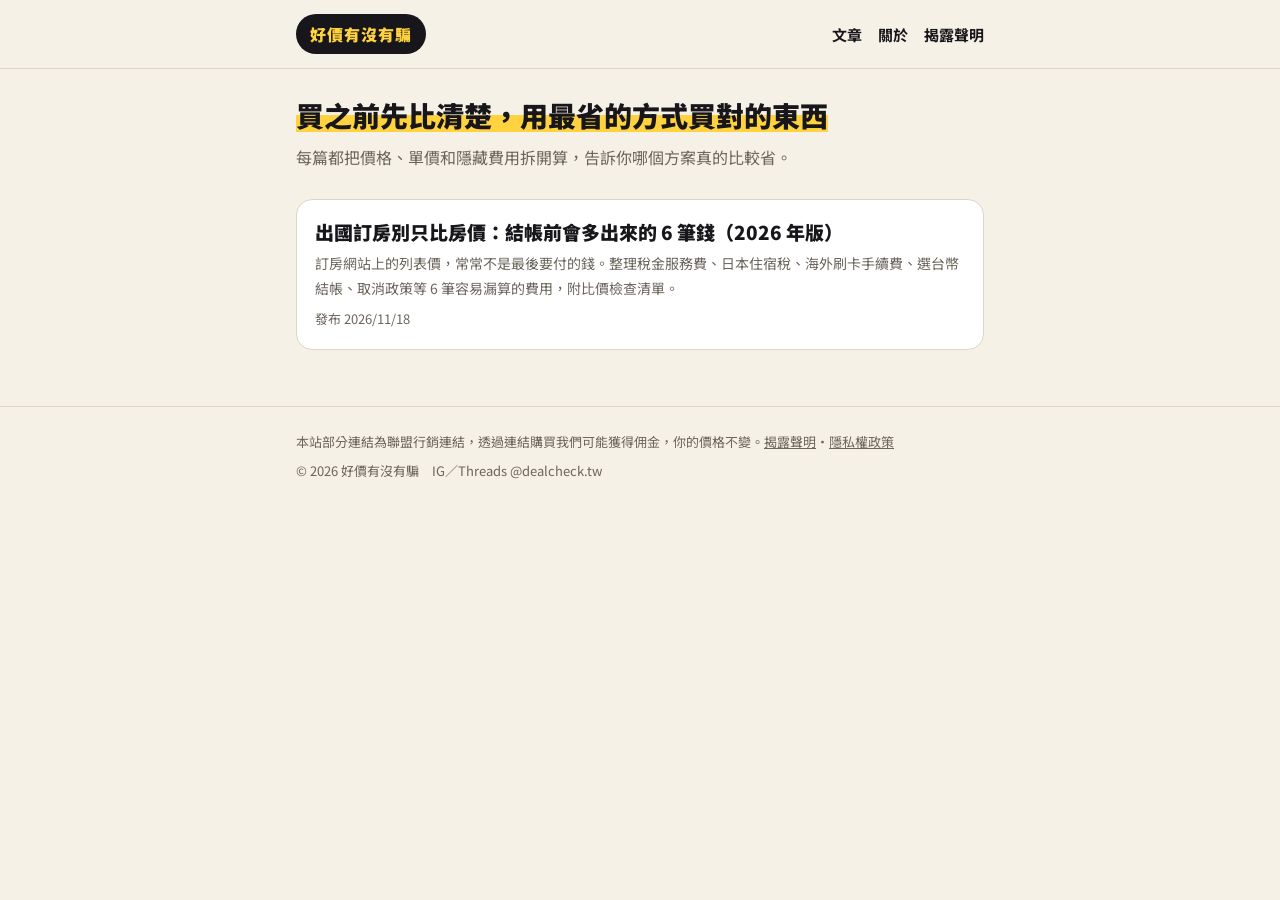
==== index.html @ c364a2b2 "Move site to dealcheckfree.com root" ====
<!doctype html>
<html lang="zh-Hant-TW">
<head>
<meta charset="utf-8">
<meta name="viewport" content="width=device-width, initial-scale=1">
<title>好價有沒有騙</title>
<meta name="description" content="買之前先比清楚，用最省的方式買對的東西">
<link rel="canonical" href="https://dealcheckfree.com/">
<meta property="og:site_name" content="好價有沒有騙">
<meta property="og:locale" content="zh_TW">
<meta property="og:title" content="好價有沒有騙">
<meta property="og:description" content="買之前先比清楚，用最省的方式買對的東西">
<meta property="og:type" content="website">
<meta property="og:url" content="https://dealcheckfree.com/">
<meta property="og:image" content="https://dealcheckfree.com/og-default.png">
<meta property="og:image:width" content="1200">
<meta property="og:image:height" content="630">
<meta name="twitter:card" content="summary_large_image">
<link rel="preconnect" href="https://fonts.googleapis.com">
<link rel="preconnect" href="https://fonts.gstatic.com" crossorigin>
<link href="https://fonts.googleapis.com/css2?family=Noto+Sans+TC:wght@400;700;900&display=swap" rel="stylesheet">
<link rel="stylesheet" href="/style.css">
<script type="application/ld+json">{"@context": "https://schema.org", "@type": "WebSite", "name": "好價有沒有騙", "url": "https://dealcheckfree.com/", "inLanguage": "zh-Hant-TW", "description": "買之前先比清楚，用最省的方式買對的東西", "publisher": {"@type": "Organization", "name": "好價有沒有騙", "url": "https://dealcheckfree.com/", "sameAs": ["https://www.instagram.com/dealcheck.tw/", "https://www.threads.net/@dealcheck.tw"]}}</script>
<meta name="google-site-verification" content="lmy5mPurRWhFRwTcVyd6ML9A5QgmqC82JgQiG5xG260" />
<script>var ConverlyCustomData = {channelId: null};</script>
<script async defer src="https://cdn.adotone.com/production/adlinks/8eae55c4c9de330d0c8623b0dcb631aaa679a3553e401bb2883bb3076e9ee837.js"></script>
</head>
<body>
<header class="site"><div class="wrap">
  <a class="brand" href="/">好價有沒有騙</a>
  <nav><a href="/">文章</a><a href="/about.html">關於</a><a href="/disclosure.html">揭露聲明</a></nav>
</div></header>
<main><div class="wrap">
<section class="hero">
  <h1><span>買之前先比清楚，用最省的方式買對的東西</span></h1>
  <p>每篇都把價格、單價和隱藏費用拆開算，告訴你哪個方案真的比較省。</p>
</section>
<ul class="list"><li><a class="t" href="/posts/hotel-booking-hidden-costs.html">出國訂房別只比房價：結帳前會多出來的 6 筆錢（2026 年版）</a><div class="d">訂房網站上的列表價，常常不是最後要付的錢。整理稅金服務費、日本住宿稅、海外刷卡手續費、選台幣結帳、取消政策等 6 筆容易漏算的費用，附比價檢查清單。</div><div class="meta">發布 2026/11/18</div></li></ul>
</div></main>
<footer class="site"><div class="wrap">
  <p>本站部分連結為聯盟行銷連結，透過連結購買我們可能獲得佣金，你的價格不變。<a href="/disclosure.html">揭露聲明</a>・<a href="/privacy.html">隱私權政策</a></p>
  <p>© 2026 好價有沒有騙　IG／Threads @dealcheck.tw</p>
</div></footer>
</body>
</html>
---- style.css ----
:root{--paper:#F6F1E6;--card:#FFFFFF;--ink:#17161A;--muted:#6B655B;--line:#DDD5C5;--yellow:#FFD23F;--link:#1C5FD1}
*{box-sizing:border-box;margin:0;padding:0}
html{-webkit-text-size-adjust:100%}
body{background:var(--paper);color:var(--ink);font-family:'Noto Sans TC',system-ui,-apple-system,'PingFang TC','Microsoft JhengHei',sans-serif;line-height:1.75;font-size:17px}
a{color:var(--link)}
.wrap{max-width:720px;margin:0 auto;padding:0 16px}
header.site{border-bottom:1px solid var(--line);background:var(--paper)}
header.site .wrap{display:flex;align-items:center;justify-content:space-between;gap:12px;padding-top:14px;padding-bottom:14px;flex-wrap:wrap}
.brand{display:inline-block;background:var(--ink);color:var(--yellow);font-weight:900;letter-spacing:1px;padding:6px 14px;border-radius:999px;text-decoration:none;font-size:16px}
nav a{color:var(--ink);text-decoration:none;font-weight:700;font-size:15px;margin-left:16px}
nav a:first-child{margin-left:0}
nav a:hover{text-decoration:underline}
main{padding:28px 0 56px}
.hero h1{font-size:28px;line-height:1.35;font-weight:900}
.hero h1 span{background:linear-gradient(transparent 50%,var(--yellow) 50%,var(--yellow) 92%,transparent 92%)}
.hero p{color:var(--muted);margin-top:8px;font-size:16px}
.list{list-style:none;margin-top:28px;display:grid;gap:14px}
.list li{background:var(--card);border:1px solid var(--line);border-radius:16px;padding:18px}
.list a.t{color:var(--ink);text-decoration:none;font-weight:900;font-size:19px;line-height:1.45;display:block}
.list a.t:hover{text-decoration:underline}
.list .d{color:var(--muted);font-size:14px;margin-top:6px}
.list .meta{color:var(--muted);font-size:13px;margin-top:8px}
article h1{font-size:28px;line-height:1.4;font-weight:900}
article .meta{color:var(--muted);font-size:14px;margin-top:8px}
.disclose{background:#FFF8D6;border:1px solid #F0DB7A;border-radius:12px;padding:12px 14px;font-size:14px;color:#4A4430;margin:20px 0}
.body h2{font-size:22px;line-height:1.45;margin:36px 0 12px;font-weight:900}
.body h3{font-size:18px;margin:26px 0 8px;font-weight:700}
.body p{margin:12px 0}
.body ul,.body ol{margin:12px 0 12px 1.4em}
.body li{margin:6px 0}
.body strong{background:linear-gradient(transparent 60%,var(--yellow) 60%)}
.body table{width:100%;border-collapse:collapse;margin:16px 0;font-size:15px;background:var(--card)}
@media (max-width:600px){.body table{display:block;overflow-x:auto}}
.body th,.body td{border-bottom:1px solid var(--line);padding:10px 12px;text-align:left;vertical-align:top}
.body th{background:#EFE8D8;font-weight:700;white-space:nowrap}
.body blockquote{border-left:4px solid var(--yellow);padding:4px 0 4px 14px;color:#3D3A33;margin:16px 0}
.body hr{border:none;border-top:1px solid var(--line);margin:28px 0}
.body .sources{font-size:14px;color:var(--muted)}
footer.site{border-top:1px solid var(--line);color:var(--muted);font-size:13px;padding:24px 0 40px}
footer.site a{color:var(--muted)}
footer.site p+p{margin-top:6px}
@media (max-width:480px){body{font-size:16px}.hero h1,article h1{font-size:24px}nav a{margin-left:12px}}
.crumbs{font-size:13px;color:var(--muted);margin-bottom:12px}
.crumbs a{color:var(--muted)}
.toc{background:var(--card);border:1px solid var(--line);border-radius:12px;padding:14px 18px;margin:8px 0 20px;font-size:15px}
.toc-t{font-weight:900;margin-bottom:6px}
.toc ul{list-style:none}
.toc li{margin:4px 0}
.toc a{color:var(--ink)}
.method{margin-top:32px;background:var(--card);border:1px solid var(--line);border-radius:12px;padding:14px 16px;font-size:14px;color:#3D3A33}
.related{margin-top:28px}
.related h2{font-size:20px;font-weight:900;margin-bottom:8px}
.related ul{margin-left:1.2em}
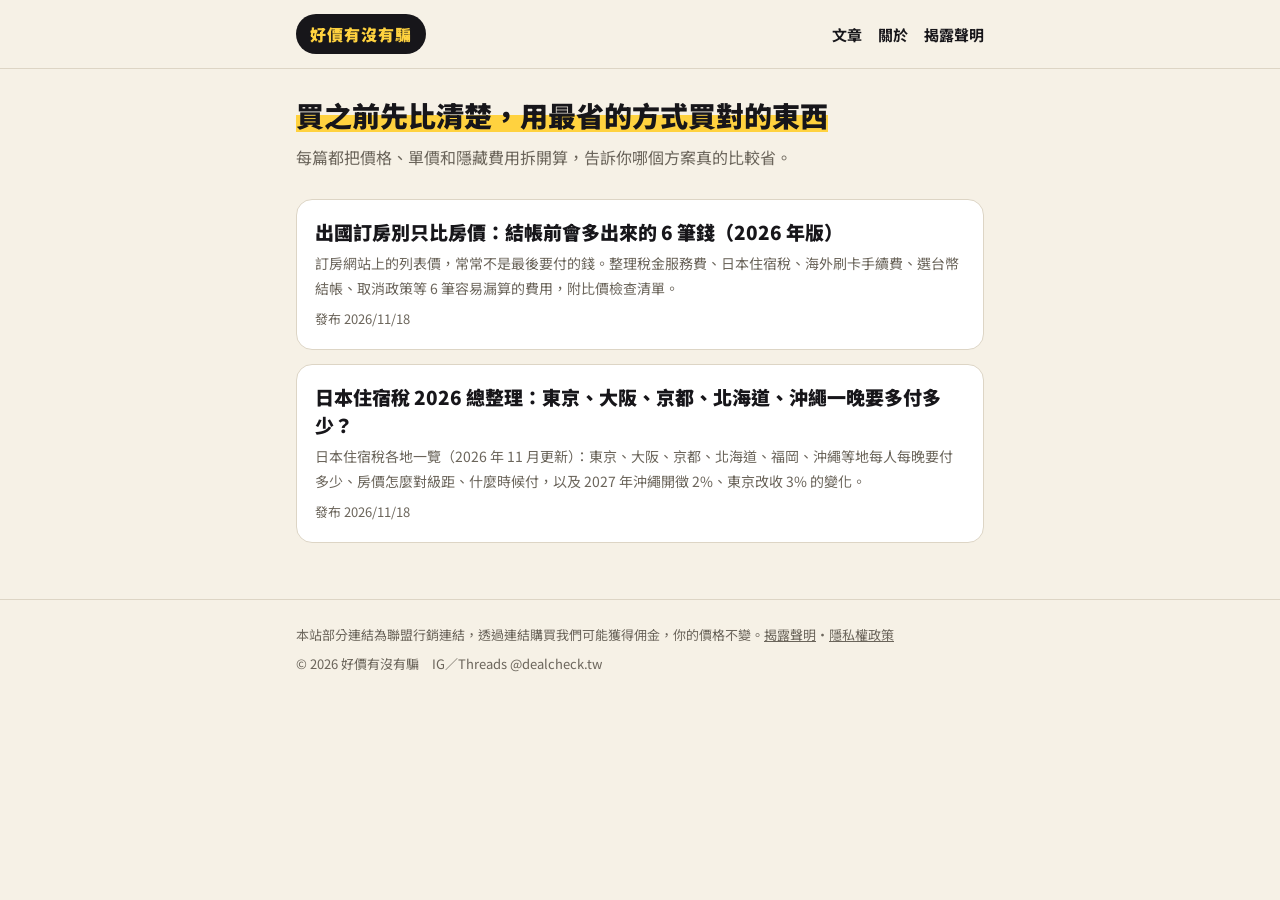
==== commit 516c1d82: "aAdd Japan accommodation tax post: home, sitemap, mobile table fix" ====
--- a/index.html
+++ b/index.html
@@ -35,7 +35,7 @@
   <h1><span>買之前先比清楚，用最省的方式買對的東西</span></h1>
   <p>每篇都把價格、單價和隱藏費用拆開算，告訴你哪個方案真的比較省。</p>
 </section>
-<ul class="list"><li><a class="t" href="/posts/hotel-booking-hidden-costs.html">出國訂房別只比房價：結帳前會多出來的 6 筆錢（2026 年版）</a><div class="d">訂房網站上的列表價，常常不是最後要付的錢。整理稅金服務費、日本住宿稅、海外刷卡手續費、選台幣結帳、取消政策等 6 筆容易漏算的費用，附比價檢查清單。</div><div class="meta">發布 2026/11/18</div></li></ul>
+<ul class="list"><li><a class="t" href="/posts/hotel-booking-hidden-costs.html">出國訂房別只比房價：結帳前會多出來的 6 筆錢（2026 年版）</a><div class="d">訂房網站上的列表價，常常不是最後要付的錢。整理稅金服務費、日本住宿稅、海外刷卡手續費、選台幣結帳、取消政策等 6 筆容易漏算的費用，附比價檢查清單。</div><div class="meta">發布 2026/11/18</div></li><li><a class="t" href="/posts/japan-accommodation-tax-2026.html">日本住宿稅 2026 總整理：東京、大阪、京都、北海道、沖繩一晚要多付多少？</a><div class="d">日本住宿稅各地一覽（2026 年 11 月更新）：東京、大阪、京都、北海道、福岡、沖繩等地每人每晚要付多少、房價怎麼對級距、什麼時候付，以及 2027 年沖繩開徵 2%、東京改收 3% 的變化。</div><div class="meta">發布 2026/11/18</div></li></ul>
 </div></main>
 <footer class="site"><div class="wrap">
   <p>本站部分連結為聯盟行銷連結，透過連結購買我們可能獲得佣金，你的價格不變。<a href="/disclosure.html">揭露聲明</a>・<a href="/privacy.html">隱私權政策</a></p>
--- a/style.css
+++ b/style.css
@@ -30,7 +30,7 @@
 .body li{margin:6px 0}
 .body strong{background:linear-gradient(transparent 60%,var(--yellow) 60%)}
 .body table{width:100%;border-collapse:collapse;margin:16px 0;font-size:15px;background:var(--card)}
-@media (max-width:600px){.body table{display:block;overflow-x:auto}}
+@media (max-width:600px){.body table{display:block;overflow-x:auto}.body th:first-child,.body td:first-child{min-width:6.5em}}
 .body th,.body td{border-bottom:1px solid var(--line);padding:10px 12px;text-align:left;vertical-align:top}
 .body th{background:#EFE8D8;font-weight:700;white-space:nowrap}
 .body blockquote{border-left:4px solid var(--yellow);padding:4px 0 4px 14px;color:#3D3A33;margin:16px 0}
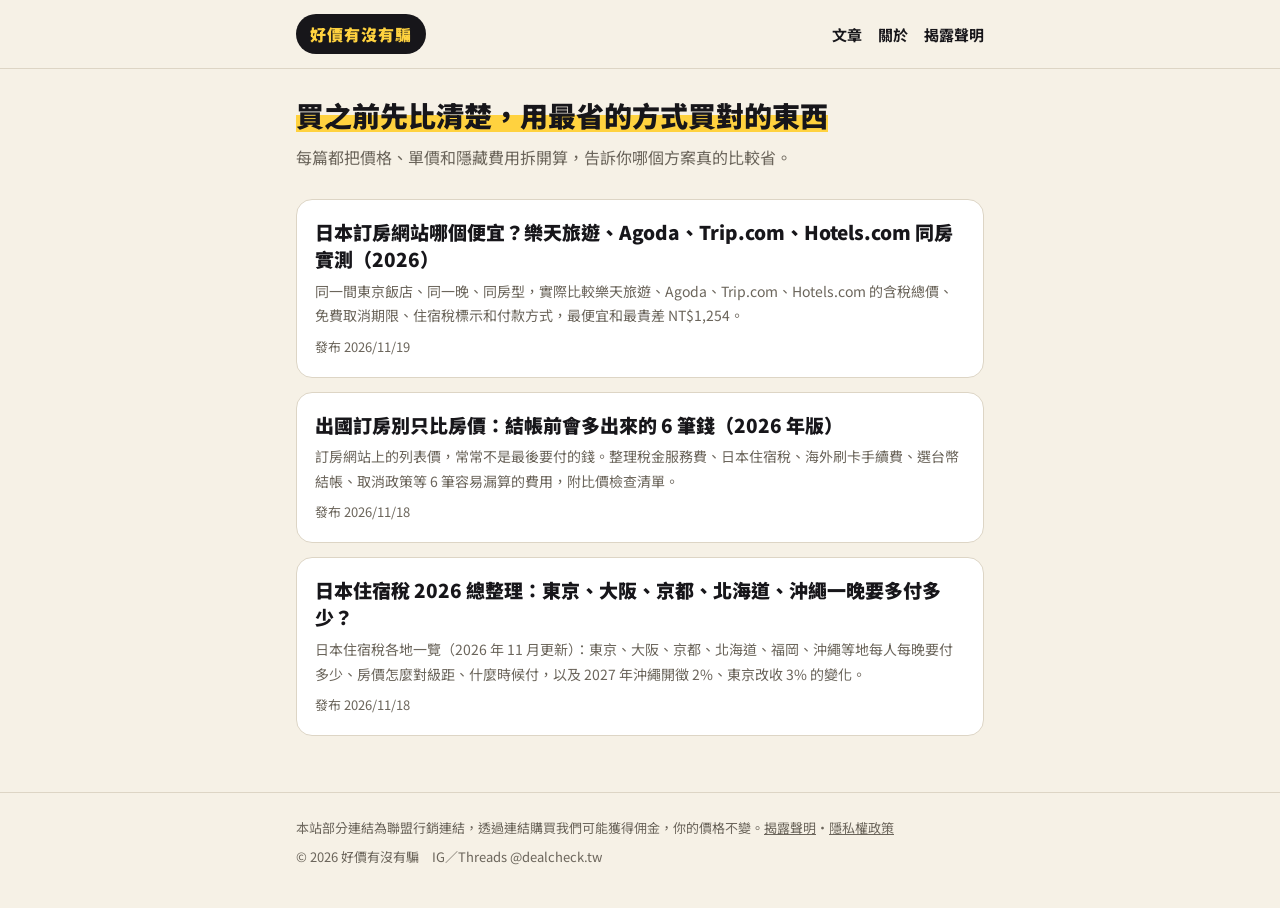
==== commit b1f6baf4: "aAdd booking sites comparison post: home, sitemap, image styles" ====
--- a/index.html
+++ b/index.html
@@ -35,7 +35,7 @@
   <h1><span>買之前先比清楚，用最省的方式買對的東西</span></h1>
   <p>每篇都把價格、單價和隱藏費用拆開算，告訴你哪個方案真的比較省。</p>
 </section>
-<ul class="list"><li><a class="t" href="/posts/hotel-booking-hidden-costs.html">出國訂房別只比房價：結帳前會多出來的 6 筆錢（2026 年版）</a><div class="d">訂房網站上的列表價，常常不是最後要付的錢。整理稅金服務費、日本住宿稅、海外刷卡手續費、選台幣結帳、取消政策等 6 筆容易漏算的費用，附比價檢查清單。</div><div class="meta">發布 2026/11/18</div></li><li><a class="t" href="/posts/japan-accommodation-tax-2026.html">日本住宿稅 2026 總整理：東京、大阪、京都、北海道、沖繩一晚要多付多少？</a><div class="d">日本住宿稅各地一覽（2026 年 11 月更新）：東京、大阪、京都、北海道、福岡、沖繩等地每人每晚要付多少、房價怎麼對級距、什麼時候付，以及 2027 年沖繩開徵 2%、東京改收 3% 的變化。</div><div class="meta">發布 2026/11/18</div></li></ul>
+<ul class="list"><li><a class="t" href="/posts/japan-hotel-booking-sites-comparison.html">日本訂房網站哪個便宜？樂天旅遊、Agoda、Trip.com、Hotels.com 同房實測（2026）</a><div class="d">同一間東京飯店、同一晚、同房型，實際比較樂天旅遊、Agoda、Trip.com、Hotels.com 的含稅總價、免費取消期限、住宿稅標示和付款方式，最便宜和最貴差 NT$1,254。</div><div class="meta">發布 2026/11/19</div></li><li><a class="t" href="/posts/hotel-booking-hidden-costs.html">出國訂房別只比房價：結帳前會多出來的 6 筆錢（2026 年版）</a><div class="d">訂房網站上的列表價，常常不是最後要付的錢。整理稅金服務費、日本住宿稅、海外刷卡手續費、選台幣結帳、取消政策等 6 筆容易漏算的費用，附比價檢查清單。</div><div class="meta">發布 2026/11/18</div></li><li><a class="t" href="/posts/japan-accommodation-tax-2026.html">日本住宿稅 2026 總整理：東京、大阪、京都、北海道、沖繩一晚要多付多少？</a><div class="d">日本住宿稅各地一覽（2026 年 11 月更新）：東京、大阪、京都、北海道、福岡、沖繩等地每人每晚要付多少、房價怎麼對級距、什麼時候付，以及 2027 年沖繩開徵 2%、東京改收 3% 的變化。</div><div class="meta">發布 2026/11/18</div></li></ul>
 </div></main>
 <footer class="site"><div class="wrap">
   <p>本站部分連結為聯盟行銷連結，透過連結購買我們可能獲得佣金，你的價格不變。<a href="/disclosure.html">揭露聲明</a>・<a href="/privacy.html">隱私權政策</a></p>
--- a/style.css
+++ b/style.css
@@ -51,3 +51,5 @@
 .related{margin-top:28px}
 .related h2{font-size:20px;font-weight:900;margin-bottom:8px}
 .related ul{margin-left:1.2em}
+.body img{display:block;max-width:100%;height:auto;margin:16px auto 6px;border:1px solid var(--line);border-radius:10px;background:#fff}
+.body .cap{font-size:13px;color:var(--muted);text-align:center;margin:0 0 18px}
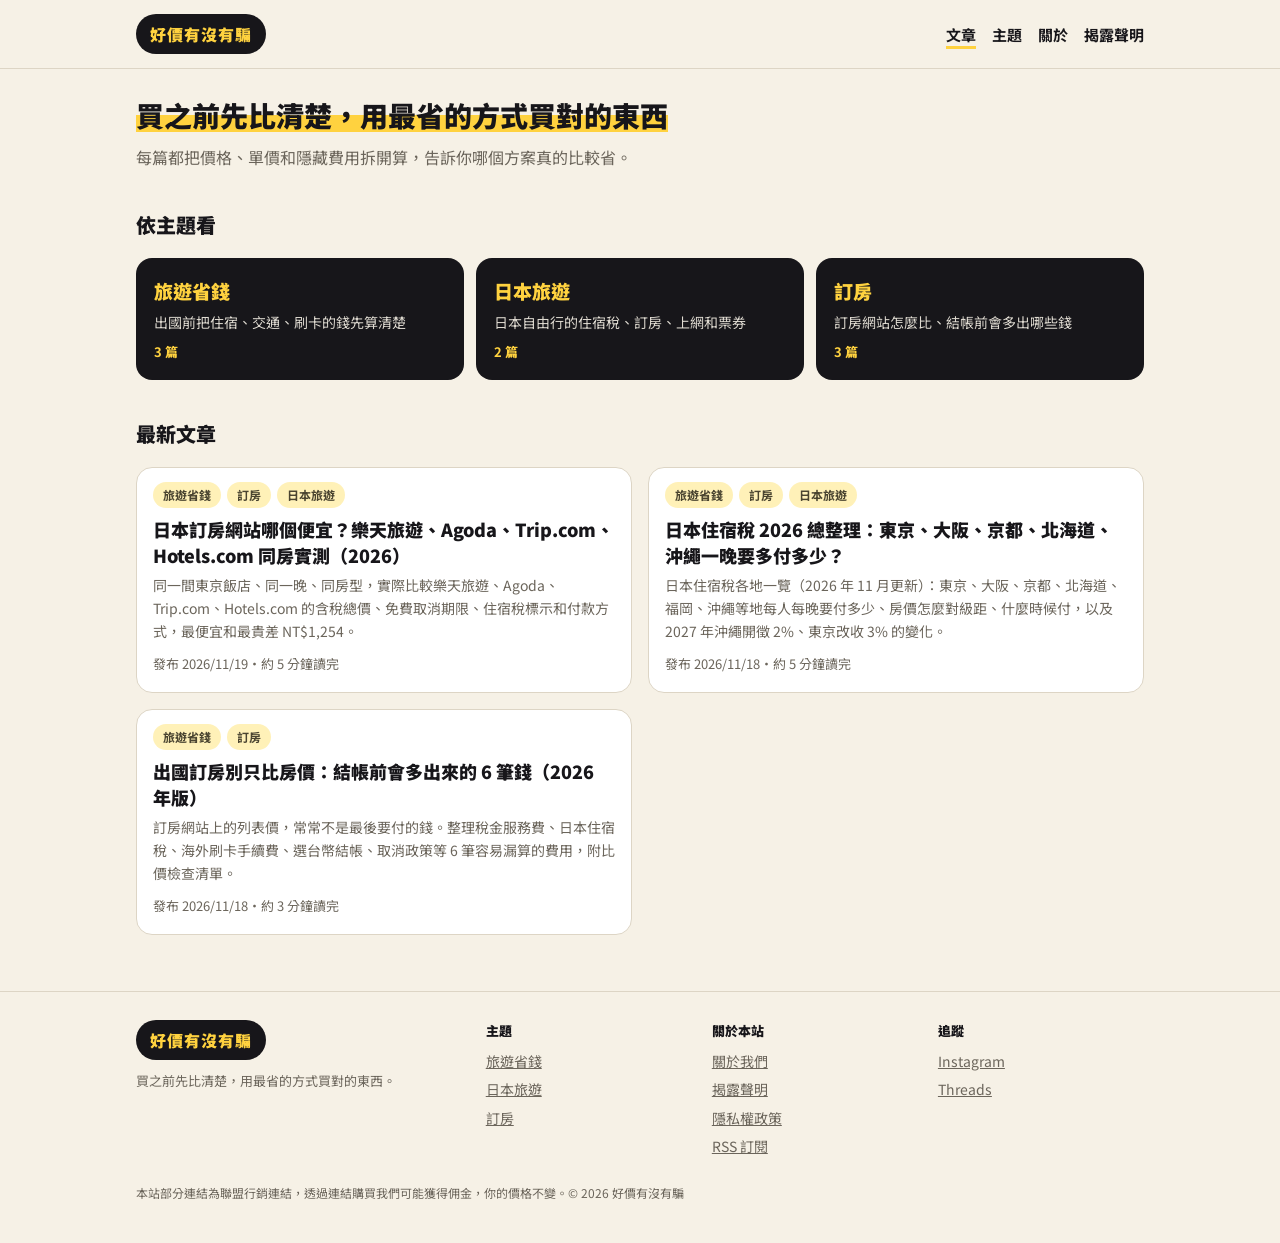
==== commit ce248b99: "Layout redesign: topics, TOC, favicon, feed, footer" ====
--- a/index.html
+++ b/index.html
@@ -6,6 +6,11 @@
 <title>好價有沒有騙</title>
 <meta name="description" content="買之前先比清楚，用最省的方式買對的東西">
 <link rel="canonical" href="https://dealcheckfree.com/">
+<meta name="theme-color" content="#F6F1E6">
+<link rel="icon" href="/favicon.svg" type="image/svg+xml">
+<link rel="icon" href="/favicon-32.png" sizes="32x32" type="image/png">
+<link rel="apple-touch-icon" href="/apple-touch-icon.png">
+<link rel="alternate" type="application/atom+xml" title="好價有沒有騙" href="/feed.xml">
 <meta property="og:site_name" content="好價有沒有騙">
 <meta property="og:locale" content="zh_TW">
 <meta property="og:title" content="好價有沒有騙">
@@ -20,26 +25,37 @@
 <link rel="preconnect" href="https://fonts.gstatic.com" crossorigin>
 <link href="https://fonts.googleapis.com/css2?family=Noto+Sans+TC:wght@400;700;900&display=swap" rel="stylesheet">
 <link rel="stylesheet" href="/style.css">
-<script type="application/ld+json">{"@context": "https://schema.org", "@type": "WebSite", "name": "好價有沒有騙", "url": "https://dealcheckfree.com/", "inLanguage": "zh-Hant-TW", "description": "買之前先比清楚，用最省的方式買對的東西", "publisher": {"@type": "Organization", "name": "好價有沒有騙", "url": "https://dealcheckfree.com/", "sameAs": ["https://www.instagram.com/dealcheck.tw/", "https://www.threads.net/@dealcheck.tw"]}}</script>
+<script type="application/ld+json">{"@context": "https://schema.org", "@type": "WebSite", "name": "好價有沒有騙", "url": "https://dealcheckfree.com/", "inLanguage": "zh-Hant-TW", "description": "買之前先比清楚，用最省的方式買對的東西", "publisher": {"@type": "Organization", "name": "好價有沒有騙", "url": "https://dealcheckfree.com/", "logo": "https://dealcheckfree.com/apple-touch-icon.png", "sameAs": ["https://www.instagram.com/dealcheck.tw/", "https://www.threads.net/@dealcheck.tw"]}}</script>
 <meta name="google-site-verification" content="lmy5mPurRWhFRwTcVyd6ML9A5QgmqC82JgQiG5xG260" />
 <script>var ConverlyCustomData = {channelId: null};</script>
 <script async defer src="https://cdn.adotone.com/production/adlinks/8eae55c4c9de330d0c8623b0dcb631aaa679a3553e401bb2883bb3076e9ee837.js"></script>
 </head>
-<body>
-<header class="site"><div class="wrap">
+<body id="top">
+<a class="skip" href="#main">跳到內容</a>
+<header class="site"><div class="wrap wide">
   <a class="brand" href="/">好價有沒有騙</a>
-  <nav><a href="/">文章</a><a href="/about.html">關於</a><a href="/disclosure.html">揭露聲明</a></nav>
+  <nav aria-label="主選單"><a href="/" aria-current="page">文章</a><a href="/topics/">主題</a><a href="/about.html">關於</a><a href="/disclosure.html">揭露聲明</a></nav>
 </div></header>
-<main><div class="wrap">
+<main id="main"><div class="wrap wide">
 <section class="hero">
   <h1><span>買之前先比清楚，用最省的方式買對的東西</span></h1>
   <p>每篇都把價格、單價和隱藏費用拆開算，告訴你哪個方案真的比較省。</p>
 </section>
-<ul class="list"><li><a class="t" href="/posts/japan-hotel-booking-sites-comparison.html">日本訂房網站哪個便宜？樂天旅遊、Agoda、Trip.com、Hotels.com 同房實測（2026）</a><div class="d">同一間東京飯店、同一晚、同房型，實際比較樂天旅遊、Agoda、Trip.com、Hotels.com 的含稅總價、免費取消期限、住宿稅標示和付款方式，最便宜和最貴差 NT$1,254。</div><div class="meta">發布 2026/11/19</div></li><li><a class="t" href="/posts/hotel-booking-hidden-costs.html">出國訂房別只比房價：結帳前會多出來的 6 筆錢（2026 年版）</a><div class="d">訂房網站上的列表價，常常不是最後要付的錢。整理稅金服務費、日本住宿稅、海外刷卡手續費、選台幣結帳、取消政策等 6 筆容易漏算的費用，附比價檢查清單。</div><div class="meta">發布 2026/11/18</div></li><li><a class="t" href="/posts/japan-accommodation-tax-2026.html">日本住宿稅 2026 總整理：東京、大阪、京都、北海道、沖繩一晚要多付多少？</a><div class="d">日本住宿稅各地一覽（2026 年 11 月更新）：東京、大阪、京都、北海道、福岡、沖繩等地每人每晚要付多少、房價怎麼對級距、什麼時候付，以及 2027 年沖繩開徵 2%、東京改收 3% 的變化。</div><div class="meta">發布 2026/11/18</div></li></ul>
+<h2 class="sec-h">依主題看</h2>
+<div class="topics-grid"><a class="topic-card" href="/topics/travel-savings.html"><b>旅遊省錢</b><span>出國前把住宿、交通、刷卡的錢先算清楚</span><em>3 篇</em></a><a class="topic-card" href="/topics/japan-travel.html"><b>日本旅遊</b><span>日本自由行的住宿稅、訂房、上網和票券</span><em>2 篇</em></a><a class="topic-card" href="/topics/hotel-booking.html"><b>訂房</b><span>訂房網站怎麼比、結帳前會多出哪些錢</span><em>3 篇</em></a></div>
+<h2 class="sec-h">最新文章</h2>
+<ul class="cards"><li class="card"><div class="in"><div class="tags"><a class="tag" href="/topics/travel-savings.html">旅遊省錢</a><a class="tag" href="/topics/hotel-booking.html">訂房</a><a class="tag" href="/topics/japan-travel.html">日本旅遊</a></div><a class="t" href="/posts/japan-hotel-booking-sites-comparison.html">日本訂房網站哪個便宜？樂天旅遊、Agoda、Trip.com、Hotels.com 同房實測（2026）</a><div class="d">同一間東京飯店、同一晚、同房型，實際比較樂天旅遊、Agoda、Trip.com、Hotels.com 的含稅總價、免費取消期限、住宿稅標示和付款方式，最便宜和最貴差 NT$1,254。</div><div class="meta">發布 2026/11/19・約 5 分鐘讀完</div></div></li><li class="card"><div class="in"><div class="tags"><a class="tag" href="/topics/travel-savings.html">旅遊省錢</a><a class="tag" href="/topics/hotel-booking.html">訂房</a><a class="tag" href="/topics/japan-travel.html">日本旅遊</a></div><a class="t" href="/posts/japan-accommodation-tax-2026.html">日本住宿稅 2026 總整理：東京、大阪、京都、北海道、沖繩一晚要多付多少？</a><div class="d">日本住宿稅各地一覽（2026 年 11 月更新）：東京、大阪、京都、北海道、福岡、沖繩等地每人每晚要付多少、房價怎麼對級距、什麼時候付，以及 2027 年沖繩開徵 2%、東京改收 3% 的變化。</div><div class="meta">發布 2026/11/18・約 5 分鐘讀完</div></div></li><li class="card"><div class="in"><div class="tags"><a class="tag" href="/topics/travel-savings.html">旅遊省錢</a><a class="tag" href="/topics/hotel-booking.html">訂房</a></div><a class="t" href="/posts/hotel-booking-hidden-costs.html">出國訂房別只比房價：結帳前會多出來的 6 筆錢（2026 年版）</a><div class="d">訂房網站上的列表價，常常不是最後要付的錢。整理稅金服務費、日本住宿稅、海外刷卡手續費、選台幣結帳、取消政策等 6 筆容易漏算的費用，附比價檢查清單。</div><div class="meta">發布 2026/11/18・約 3 分鐘讀完</div></div></li></ul>
 </div></main>
-<footer class="site"><div class="wrap">
-  <p>本站部分連結為聯盟行銷連結，透過連結購買我們可能獲得佣金，你的價格不變。<a href="/disclosure.html">揭露聲明</a>・<a href="/privacy.html">隱私權政策</a></p>
-  <p>© 2026 好價有沒有騙　IG／Threads @dealcheck.tw</p>
+<footer class="site"><div class="wrap wide">
+  <div class="foot-grid">
+    <div><a class="brand" href="/">好價有沒有騙</a><p>買之前先比清楚，用最省的方式買對的東西。</p></div>
+    <div><h2>主題</h2><ul><li><a href="/topics/travel-savings.html">旅遊省錢</a></li><li><a href="/topics/japan-travel.html">日本旅遊</a></li><li><a href="/topics/hotel-booking.html">訂房</a></li></ul></div>
+    <div><h2>關於本站</h2><ul><li><a href="/about.html">關於我們</a></li><li><a href="/disclosure.html">揭露聲明</a></li><li><a href="/privacy.html">隱私權政策</a></li><li><a href="/feed.xml">RSS 訂閱</a></li></ul></div>
+    <div><h2>追蹤</h2><ul><li><a href="https://www.instagram.com/dealcheck.tw/" target="_blank" rel="noopener">Instagram</a></li><li><a href="https://www.threads.net/@dealcheck.tw" target="_blank" rel="noopener">Threads</a></li></ul></div>
+  </div>
+  <p class="fine">本站部分連結為聯盟行銷連結，透過連結購買我們可能獲得佣金，你的價格不變。© 2026 好價有沒有騙</p>
 </div></footer>
+<a class="totop" href="#top" aria-label="回到頂端">↑</a>
+<script>(function(){var t=document.querySelector('.totop');function f(){t.classList.toggle('show',window.scrollY>600)}window.addEventListener('scroll',f,{passive:true});f()})()</script>
 </body>
 </html>
--- a/style.css
+++ b/style.css
@@ -1,55 +1,120 @@
-:root{--paper:#F6F1E6;--card:#FFFFFF;--ink:#17161A;--muted:#6B655B;--line:#DDD5C5;--yellow:#FFD23F;--link:#1C5FD1}
+:root{--paper:#F6F1E6;--card:#FFFFFF;--ink:#17161A;--muted:#6B655B;--line:#DDD5C5;--yellow:#FFD23F;--yellow-soft:#FFF1B8;--link:#1C5FD1}
 *{box-sizing:border-box;margin:0;padding:0}
-html{-webkit-text-size-adjust:100%}
+html{-webkit-text-size-adjust:100%;scroll-behavior:smooth}
 body{background:var(--paper);color:var(--ink);font-family:'Noto Sans TC',system-ui,-apple-system,'PingFang TC','Microsoft JhengHei',sans-serif;line-height:1.75;font-size:17px}
 a{color:var(--link)}
+:focus-visible{outline:3px solid var(--link);outline-offset:2px}
+.skip{position:absolute;left:-9999px;top:8px;background:#fff;padding:6px 12px;border-radius:8px;z-index:20}
+.skip:focus{left:16px}
 .wrap{max-width:720px;margin:0 auto;padding:0 16px}
+.wrap.wide{max-width:1040px}
+
+/* 頁首 */
 header.site{border-bottom:1px solid var(--line);background:var(--paper)}
-header.site .wrap{display:flex;align-items:center;justify-content:space-between;gap:12px;padding-top:14px;padding-bottom:14px;flex-wrap:wrap}
-.brand{display:inline-block;background:var(--ink);color:var(--yellow);font-weight:900;letter-spacing:1px;padding:6px 14px;border-radius:999px;text-decoration:none;font-size:16px}
-nav a{color:var(--ink);text-decoration:none;font-weight:700;font-size:15px;margin-left:16px}
-nav a:first-child{margin-left:0}
-nav a:hover{text-decoration:underline}
+header.site .wrap{display:flex;align-items:center;justify-content:space-between;gap:10px 16px;padding-top:14px;padding-bottom:14px;flex-wrap:wrap}
+.brand{display:inline-block;background:var(--ink);color:var(--yellow);font-weight:900;letter-spacing:1px;padding:6px 14px;border-radius:999px;text-decoration:none;font-size:16px;white-space:nowrap}
+header.site nav a{color:var(--ink);text-decoration:none;font-weight:700;font-size:15px;margin-left:16px}
+header.site nav a:first-child{margin-left:0}
+header.site nav a:hover,header.site nav a[aria-current="page"]{text-decoration:underline;text-decoration-color:var(--yellow);text-decoration-thickness:3px;text-underline-offset:5px}
 main{padding:28px 0 56px}
+
+/* 首頁、主題頁 */
 .hero h1{font-size:28px;line-height:1.35;font-weight:900}
 .hero h1 span{background:linear-gradient(transparent 50%,var(--yellow) 50%,var(--yellow) 92%,transparent 92%)}
 .hero p{color:var(--muted);margin-top:8px;font-size:16px}
-.list{list-style:none;margin-top:28px;display:grid;gap:14px}
-.list li{background:var(--card);border:1px solid var(--line);border-radius:16px;padding:18px}
-.list a.t{color:var(--ink);text-decoration:none;font-weight:900;font-size:19px;line-height:1.45;display:block}
-.list a.t:hover{text-decoration:underline}
-.list .d{color:var(--muted);font-size:14px;margin-top:6px}
-.list .meta{color:var(--muted);font-size:13px;margin-top:8px}
+.sec-h{font-size:20px;font-weight:900;margin:36px 0 12px}
+.topics-grid{display:grid;grid-template-columns:repeat(3,1fr);gap:12px;margin-top:16px}
+.topic-card{display:flex;flex-direction:column;background:var(--ink);color:var(--paper);border-radius:16px;padding:16px 18px;text-decoration:none;min-height:116px}
+.topic-card b{color:var(--yellow);font-size:19px;font-weight:900}
+.topic-card span{font-size:14px;line-height:1.6;opacity:.9;margin-top:4px}
+.topic-card em{font-style:normal;font-size:13px;font-weight:700;margin-top:auto;padding-top:8px;color:var(--yellow)}
+.topic-card:hover{transform:translateY(-2px);transition:transform .15s}
+.cards{list-style:none;display:grid;grid-template-columns:repeat(2,1fr);gap:16px;margin-top:16px}
+.card{background:var(--card);border:1px solid var(--line);border-radius:16px;overflow:hidden;display:flex;flex-direction:column}
+.card .in{padding:14px 16px 16px;display:flex;flex-direction:column;flex:1}
+.card a.t{color:var(--ink);text-decoration:none;font-weight:900;font-size:18px;line-height:1.45;display:block;margin-top:8px}
+.card a.t:hover{text-decoration:underline}
+.card .d{color:var(--muted);font-size:14px;margin-top:6px;line-height:1.65}
+.card .meta{color:var(--muted);font-size:13px;margin-top:auto;padding-top:10px}
+.tags{display:flex;flex-wrap:wrap;gap:6px}
+.tag{font-size:12px;font-weight:700;background:var(--yellow-soft);color:#4A4430;border-radius:999px;padding:2px 10px;text-decoration:none;line-height:1.8}
+.tag:hover{background:var(--yellow)}
+
+/* 文章 */
+.crumbs{font-size:13px;color:var(--muted);margin-bottom:12px}
+.crumbs a{color:var(--muted)}
 article h1{font-size:28px;line-height:1.4;font-weight:900}
-article .meta{color:var(--muted);font-size:14px;margin-top:8px}
-.disclose{background:#FFF8D6;border:1px solid #F0DB7A;border-radius:12px;padding:12px 14px;font-size:14px;color:#4A4430;margin:20px 0}
-.body h2{font-size:22px;line-height:1.45;margin:36px 0 12px;font-weight:900}
+article .meta{color:var(--muted);font-size:14px;margin:8px 0}
+.disclose{background:#FFF8D6;border:1px solid #F0DB7A;border-radius:12px;padding:10px 14px;font-size:13px;color:#4A4430;margin:16px 0 20px;line-height:1.7}
+.toc{background:var(--card);border:1px solid var(--line);border-radius:12px;padding:12px 18px;margin:20px 0;font-size:15px}
+.toc summary{cursor:pointer;font-weight:900;list-style:none}
+.toc summary::-webkit-details-marker{display:none}
+.toc summary::after{content:" ▾";color:var(--muted)}
+.toc[open] summary::after{content:" ▴"}
+.toc ul{list-style:none;margin-top:8px}
+.toc li{margin:4px 0}
+.toc a{color:var(--ink)}
+.body h2{font-size:22px;line-height:1.45;margin:36px 0 12px;font-weight:900;scroll-margin-top:16px}
 .body h3{font-size:18px;margin:26px 0 8px;font-weight:700}
 .body p{margin:12px 0}
 .body ul,.body ol{margin:12px 0 12px 1.4em}
 .body li{margin:6px 0}
 .body strong{background:linear-gradient(transparent 60%,var(--yellow) 60%)}
-.body table{width:100%;border-collapse:collapse;margin:16px 0;font-size:15px;background:var(--card)}
-@media (max-width:600px){.body table{display:block;overflow-x:auto}.body th:first-child,.body td:first-child{min-width:6.5em}}
+.body .tbl{margin:16px 0}
+.body table{width:100%;border-collapse:collapse;font-size:15px;background:var(--card)}
 .body th,.body td{border-bottom:1px solid var(--line);padding:10px 12px;text-align:left;vertical-align:top}
 .body th{background:#EFE8D8;font-weight:700;white-space:nowrap}
+.tbl-hint{display:none;font-size:12px;color:var(--muted);margin:12px 0 -8px}
 .body blockquote{border-left:4px solid var(--yellow);padding:4px 0 4px 14px;color:#3D3A33;margin:16px 0}
 .body hr{border:none;border-top:1px solid var(--line);margin:28px 0}
 .body .sources{font-size:14px;color:var(--muted)}
-footer.site{border-top:1px solid var(--line);color:var(--muted);font-size:13px;padding:24px 0 40px}
-footer.site a{color:var(--muted)}
-footer.site p+p{margin-top:6px}
-@media (max-width:480px){body{font-size:16px}.hero h1,article h1{font-size:24px}nav a{margin-left:12px}}
-.crumbs{font-size:13px;color:var(--muted);margin-bottom:12px}
-.crumbs a{color:var(--muted)}
-.toc{background:var(--card);border:1px solid var(--line);border-radius:12px;padding:14px 18px;margin:8px 0 20px;font-size:15px}
-.toc-t{font-weight:900;margin-bottom:6px}
-.toc ul{list-style:none}
-.toc li{margin:4px 0}
-.toc a{color:var(--ink)}
-.method{margin-top:32px;background:var(--card);border:1px solid var(--line);border-radius:12px;padding:14px 16px;font-size:14px;color:#3D3A33}
-.related{margin-top:28px}
-.related h2{font-size:20px;font-weight:900;margin-bottom:8px}
-.related ul{margin-left:1.2em}
 .body img{display:block;max-width:100%;height:auto;margin:16px auto 6px;border:1px solid var(--line);border-radius:10px;background:#fff}
 .body .cap{font-size:13px;color:var(--muted);text-align:center;margin:0 0 18px}
+.method{margin-top:32px;background:var(--card);border:1px solid var(--line);border-radius:12px;padding:14px 16px;font-size:14px;color:#3D3A33}
+.share{margin-top:24px;display:flex;flex-wrap:wrap;gap:8px;align-items:center;font-size:14px}
+.share span{font-weight:700}
+.share a,.share button{font:inherit;font-size:14px;font-weight:700;border:1.5px solid var(--ink);background:var(--card);color:var(--ink);border-radius:999px;padding:5px 14px;text-decoration:none;cursor:pointer;line-height:1.6}
+.share a:hover,.share button:hover{background:var(--yellow)}
+.pn{display:grid;grid-template-columns:1fr 1fr;gap:12px;margin-top:24px}
+.pn a{display:block;background:var(--card);border:1px solid var(--line);border-radius:12px;padding:12px 14px;text-decoration:none;color:var(--ink);font-size:14px;font-weight:700;line-height:1.55}
+.pn a:hover{border-color:var(--ink)}
+.pn small{display:block;color:var(--muted);font-size:12px;font-weight:400;margin-bottom:4px}
+.pn .next{text-align:right}
+.related{margin-top:32px}
+.related h2{font-size:20px;font-weight:900}
+.related .cards{grid-template-columns:1fr 1fr}
+.related .card .d{display:none}
+
+/* 頁尾 */
+footer.site{border-top:1px solid var(--line);color:var(--muted);font-size:14px;padding:28px 0 40px}
+.foot-grid{display:grid;grid-template-columns:1.6fr 1fr 1fr 1fr;gap:20px}
+.foot-grid p{margin-top:10px;font-size:13px;line-height:1.7}
+.foot-grid h2{font-size:13px;font-weight:900;color:var(--ink);margin-bottom:6px}
+.foot-grid ul{list-style:none}
+.foot-grid li{margin:4px 0}
+footer.site a:not(.brand){color:var(--muted)}
+.fine{margin-top:20px;font-size:12px;line-height:1.7}
+.totop{position:fixed;right:16px;bottom:16px;width:44px;height:44px;border-radius:50%;background:var(--ink);color:var(--yellow);display:flex;align-items:center;justify-content:center;text-decoration:none;font-weight:900;font-size:20px;box-shadow:0 2px 10px rgba(0,0,0,.18);z-index:10;opacity:0;pointer-events:none;transition:opacity .2s}
+.totop.show{opacity:.92;pointer-events:auto}
+
+@media (max-width:820px){
+  .topics-grid{grid-template-columns:1fr}
+  .topic-card{min-height:0}
+  .cards,.related .cards{grid-template-columns:1fr}
+  .foot-grid{grid-template-columns:1fr 1fr}
+  .foot-grid>div:first-child{grid-column:1/-1}
+}
+@media (max-width:600px){
+  .body .tbl{overflow-x:auto;-webkit-overflow-scrolling:touch}
+  .body .tbl.wide table{min-width:620px}
+  .tbl-hint{display:block}
+  .body th:first-child,.body td:first-child{min-width:6.5em}
+  .pn{grid-template-columns:1fr}
+  .pn .next{text-align:left}
+  .totop{right:12px;bottom:12px;width:40px;height:40px;font-size:18px}
+}
+@media (max-width:480px){
+  body{font-size:16px}
+  .hero h1,article h1{font-size:24px}
+  header.site nav a{margin-left:12px;font-size:14px}
+}
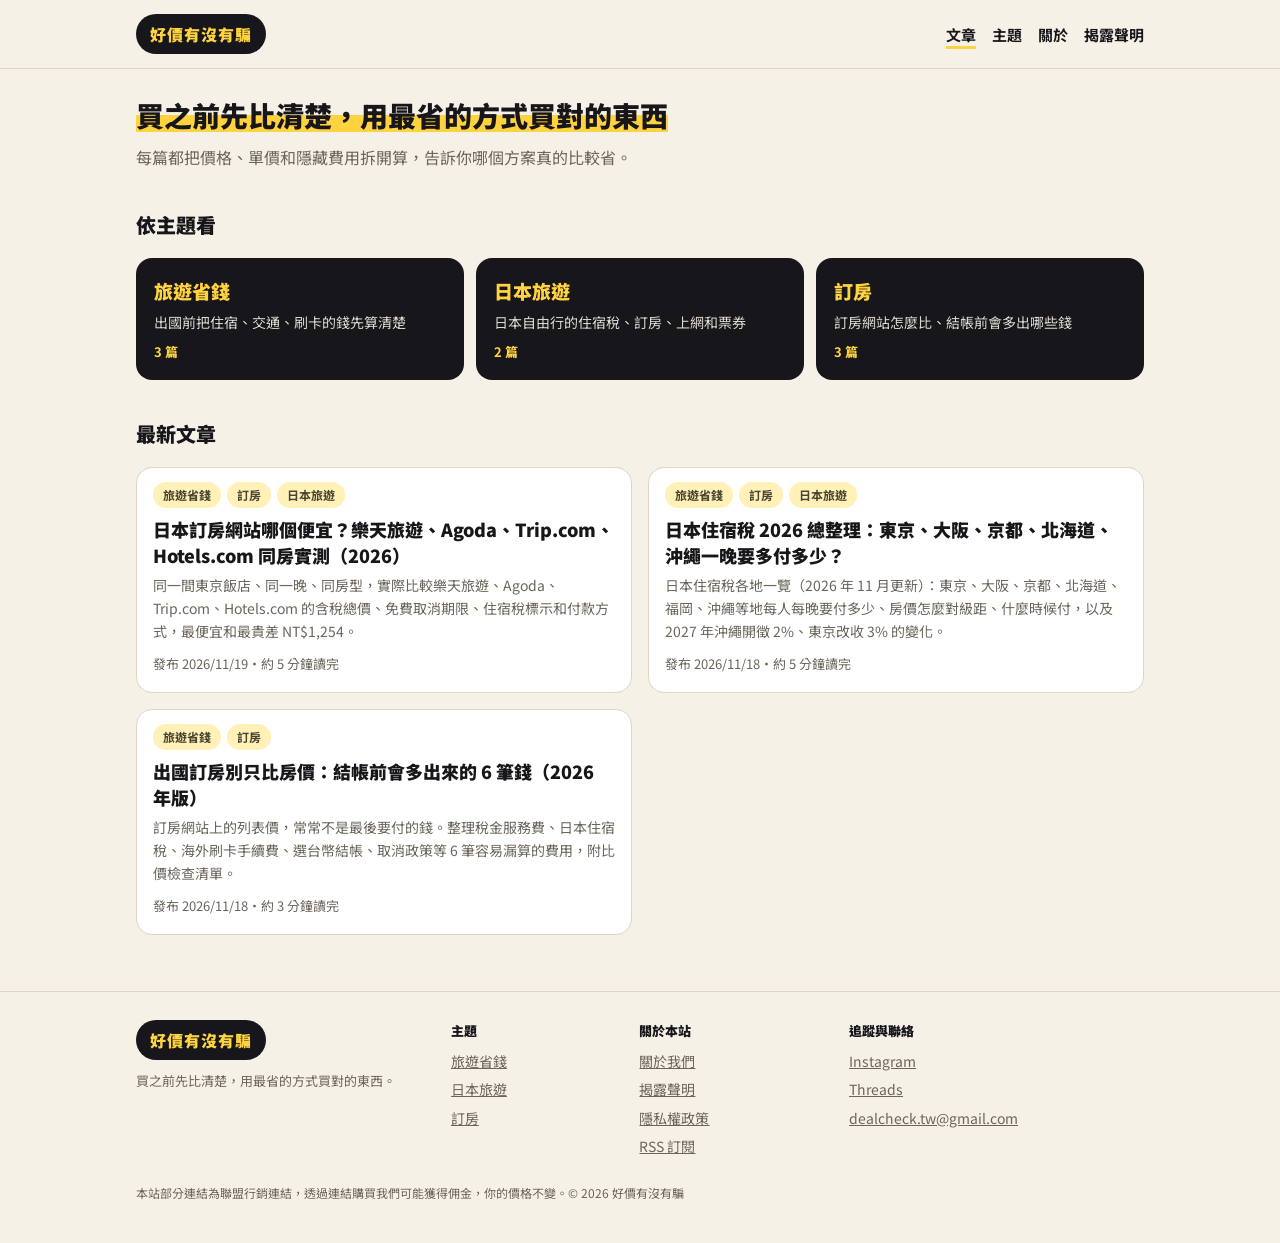
==== commit 19b9eb0f: "Add contact email to footer, about, disclosure, privacy" ====
--- a/index.html
+++ b/index.html
@@ -25,7 +25,7 @@
 <link rel="preconnect" href="https://fonts.gstatic.com" crossorigin>
 <link href="https://fonts.googleapis.com/css2?family=Noto+Sans+TC:wght@400;700;900&display=swap" rel="stylesheet">
 <link rel="stylesheet" href="/style.css">
-<script type="application/ld+json">{"@context": "https://schema.org", "@type": "WebSite", "name": "好價有沒有騙", "url": "https://dealcheckfree.com/", "inLanguage": "zh-Hant-TW", "description": "買之前先比清楚，用最省的方式買對的東西", "publisher": {"@type": "Organization", "name": "好價有沒有騙", "url": "https://dealcheckfree.com/", "logo": "https://dealcheckfree.com/apple-touch-icon.png", "sameAs": ["https://www.instagram.com/dealcheck.tw/", "https://www.threads.net/@dealcheck.tw"]}}</script>
+<script type="application/ld+json">{"@context": "https://schema.org", "@type": "WebSite", "name": "好價有沒有騙", "url": "https://dealcheckfree.com/", "inLanguage": "zh-Hant-TW", "description": "買之前先比清楚，用最省的方式買對的東西", "publisher": {"@type": "Organization", "name": "好價有沒有騙", "url": "https://dealcheckfree.com/", "logo": "https://dealcheckfree.com/apple-touch-icon.png", "email": "dealcheck.tw@gmail.com", "sameAs": ["https://www.instagram.com/dealcheck.tw/", "https://www.threads.net/@dealcheck.tw"]}}</script>
 <meta name="google-site-verification" content="lmy5mPurRWhFRwTcVyd6ML9A5QgmqC82JgQiG5xG260" />
 <script>var ConverlyCustomData = {channelId: null};</script>
 <script async defer src="https://cdn.adotone.com/production/adlinks/8eae55c4c9de330d0c8623b0dcb631aaa679a3553e401bb2883bb3076e9ee837.js"></script>
@@ -51,7 +51,7 @@
     <div><a class="brand" href="/">好價有沒有騙</a><p>買之前先比清楚，用最省的方式買對的東西。</p></div>
     <div><h2>主題</h2><ul><li><a href="/topics/travel-savings.html">旅遊省錢</a></li><li><a href="/topics/japan-travel.html">日本旅遊</a></li><li><a href="/topics/hotel-booking.html">訂房</a></li></ul></div>
     <div><h2>關於本站</h2><ul><li><a href="/about.html">關於我們</a></li><li><a href="/disclosure.html">揭露聲明</a></li><li><a href="/privacy.html">隱私權政策</a></li><li><a href="/feed.xml">RSS 訂閱</a></li></ul></div>
-    <div><h2>追蹤</h2><ul><li><a href="https://www.instagram.com/dealcheck.tw/" target="_blank" rel="noopener">Instagram</a></li><li><a href="https://www.threads.net/@dealcheck.tw" target="_blank" rel="noopener">Threads</a></li></ul></div>
+    <div><h2>追蹤與聯絡</h2><ul><li><a href="https://www.instagram.com/dealcheck.tw/" target="_blank" rel="noopener">Instagram</a></li><li><a href="https://www.threads.net/@dealcheck.tw" target="_blank" rel="noopener">Threads</a></li><li><a href="mailto:dealcheck.tw@gmail.com">dealcheck.tw@gmail.com</a></li></ul></div>
   </div>
   <p class="fine">本站部分連結為聯盟行銷連結，透過連結購買我們可能獲得佣金，你的價格不變。© 2026 好價有沒有騙</p>
 </div></footer>
--- a/style.css
+++ b/style.css
@@ -87,11 +87,11 @@
 
 /* 頁尾 */
 footer.site{border-top:1px solid var(--line);color:var(--muted);font-size:14px;padding:28px 0 40px}
-.foot-grid{display:grid;grid-template-columns:1.6fr 1fr 1fr 1fr;gap:20px}
+.foot-grid{display:grid;grid-template-columns:1.4fr .8fr .9fr 1.4fr;gap:20px}
 .foot-grid p{margin-top:10px;font-size:13px;line-height:1.7}
 .foot-grid h2{font-size:13px;font-weight:900;color:var(--ink);margin-bottom:6px}
 .foot-grid ul{list-style:none}
-.foot-grid li{margin:4px 0}
+.foot-grid li{margin:4px 0;overflow-wrap:anywhere}
 footer.site a:not(.brand){color:var(--muted)}
 .fine{margin-top:20px;font-size:12px;line-height:1.7}
 .totop{position:fixed;right:16px;bottom:16px;width:44px;height:44px;border-radius:50%;background:var(--ink);color:var(--yellow);display:flex;align-items:center;justify-content:center;text-decoration:none;font-weight:900;font-size:20px;box-shadow:0 2px 10px rgba(0,0,0,.18);z-index:10;opacity:0;pointer-events:none;transition:opacity .2s}
@@ -102,7 +102,7 @@
   .topic-card{min-height:0}
   .cards,.related .cards{grid-template-columns:1fr}
   .foot-grid{grid-template-columns:1fr 1fr}
-  .foot-grid>div:first-child{grid-column:1/-1}
+  .foot-grid>div:first-child,.foot-grid>div:last-child{grid-column:1/-1}
 }
 @media (max-width:600px){
   .body .tbl{overflow-x:auto;-webkit-overflow-scrolling:touch}
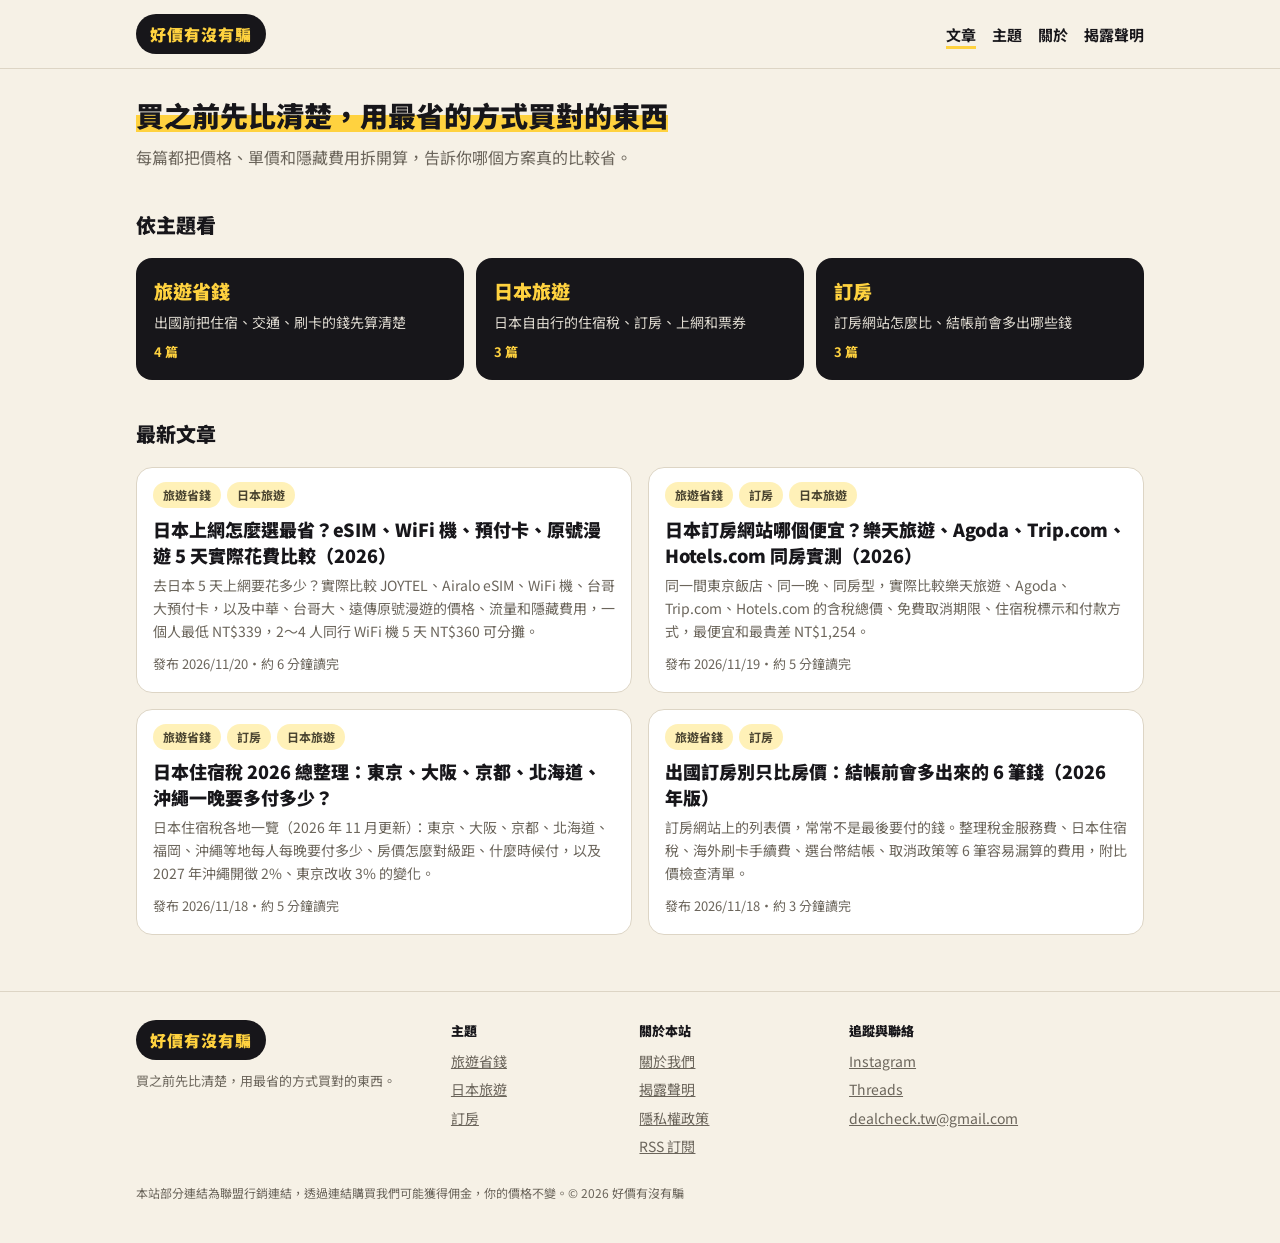
==== commit e49a039d: "Home, sitemap, feed: add Japan internet post" ====
--- a/index.html
+++ b/index.html
@@ -29,6 +29,7 @@
 <meta name="google-site-verification" content="lmy5mPurRWhFRwTcVyd6ML9A5QgmqC82JgQiG5xG260" />
 <script>var ConverlyCustomData = {channelId: null};</script>
 <script async defer src="https://cdn.adotone.com/production/adlinks/8eae55c4c9de330d0c8623b0dcb631aaa679a3553e401bb2883bb3076e9ee837.js"></script>
+<!-- Cloudflare Web Analytics（手動安裝模式，11/19 開啟） --><script type='module' src='https://static.cloudflareinsights.com/beacon.min.js' data-cf-beacon='{"token": "0d7d8e84cd644265a7e5c0adb36c1299"}'></script><!-- End Cloudflare Web Analytics -->
 </head>
 <body id="top">
 <a class="skip" href="#main">跳到內容</a>
@@ -42,9 +43,9 @@
   <p>每篇都把價格、單價和隱藏費用拆開算，告訴你哪個方案真的比較省。</p>
 </section>
 <h2 class="sec-h">依主題看</h2>
-<div class="topics-grid"><a class="topic-card" href="/topics/travel-savings.html"><b>旅遊省錢</b><span>出國前把住宿、交通、刷卡的錢先算清楚</span><em>3 篇</em></a><a class="topic-card" href="/topics/japan-travel.html"><b>日本旅遊</b><span>日本自由行的住宿稅、訂房、上網和票券</span><em>2 篇</em></a><a class="topic-card" href="/topics/hotel-booking.html"><b>訂房</b><span>訂房網站怎麼比、結帳前會多出哪些錢</span><em>3 篇</em></a></div>
+<div class="topics-grid"><a class="topic-card" href="/topics/travel-savings.html"><b>旅遊省錢</b><span>出國前把住宿、交通、刷卡的錢先算清楚</span><em>4 篇</em></a><a class="topic-card" href="/topics/japan-travel.html"><b>日本旅遊</b><span>日本自由行的住宿稅、訂房、上網和票券</span><em>3 篇</em></a><a class="topic-card" href="/topics/hotel-booking.html"><b>訂房</b><span>訂房網站怎麼比、結帳前會多出哪些錢</span><em>3 篇</em></a></div>
 <h2 class="sec-h">最新文章</h2>
-<ul class="cards"><li class="card"><div class="in"><div class="tags"><a class="tag" href="/topics/travel-savings.html">旅遊省錢</a><a class="tag" href="/topics/hotel-booking.html">訂房</a><a class="tag" href="/topics/japan-travel.html">日本旅遊</a></div><a class="t" href="/posts/japan-hotel-booking-sites-comparison.html">日本訂房網站哪個便宜？樂天旅遊、Agoda、Trip.com、Hotels.com 同房實測（2026）</a><div class="d">同一間東京飯店、同一晚、同房型，實際比較樂天旅遊、Agoda、Trip.com、Hotels.com 的含稅總價、免費取消期限、住宿稅標示和付款方式，最便宜和最貴差 NT$1,254。</div><div class="meta">發布 2026/11/19・約 5 分鐘讀完</div></div></li><li class="card"><div class="in"><div class="tags"><a class="tag" href="/topics/travel-savings.html">旅遊省錢</a><a class="tag" href="/topics/hotel-booking.html">訂房</a><a class="tag" href="/topics/japan-travel.html">日本旅遊</a></div><a class="t" href="/posts/japan-accommodation-tax-2026.html">日本住宿稅 2026 總整理：東京、大阪、京都、北海道、沖繩一晚要多付多少？</a><div class="d">日本住宿稅各地一覽（2026 年 11 月更新）：東京、大阪、京都、北海道、福岡、沖繩等地每人每晚要付多少、房價怎麼對級距、什麼時候付，以及 2027 年沖繩開徵 2%、東京改收 3% 的變化。</div><div class="meta">發布 2026/11/18・約 5 分鐘讀完</div></div></li><li class="card"><div class="in"><div class="tags"><a class="tag" href="/topics/travel-savings.html">旅遊省錢</a><a class="tag" href="/topics/hotel-booking.html">訂房</a></div><a class="t" href="/posts/hotel-booking-hidden-costs.html">出國訂房別只比房價：結帳前會多出來的 6 筆錢（2026 年版）</a><div class="d">訂房網站上的列表價，常常不是最後要付的錢。整理稅金服務費、日本住宿稅、海外刷卡手續費、選台幣結帳、取消政策等 6 筆容易漏算的費用，附比價檢查清單。</div><div class="meta">發布 2026/11/18・約 3 分鐘讀完</div></div></li></ul>
+<ul class="cards"><li class="card"><div class="in"><div class="tags"><a class="tag" href="/topics/travel-savings.html">旅遊省錢</a><a class="tag" href="/topics/japan-travel.html">日本旅遊</a></div><a class="t" href="/posts/japan-internet-esim-roaming-comparison.html">日本上網怎麼選最省？eSIM、WiFi 機、預付卡、原號漫遊 5 天實際花費比較（2026）</a><div class="d">去日本 5 天上網要花多少？實際比較 JOYTEL、Airalo eSIM、WiFi 機、台哥大預付卡，以及中華、台哥大、遠傳原號漫遊的價格、流量和隱藏費用，一個人最低 NT$339，2～4 人同行 WiFi 機 5 天 NT$360 可分攤。</div><div class="meta">發布 2026/11/20・約 6 分鐘讀完</div></div></li><li class="card"><div class="in"><div class="tags"><a class="tag" href="/topics/travel-savings.html">旅遊省錢</a><a class="tag" href="/topics/hotel-booking.html">訂房</a><a class="tag" href="/topics/japan-travel.html">日本旅遊</a></div><a class="t" href="/posts/japan-hotel-booking-sites-comparison.html">日本訂房網站哪個便宜？樂天旅遊、Agoda、Trip.com、Hotels.com 同房實測（2026）</a><div class="d">同一間東京飯店、同一晚、同房型，實際比較樂天旅遊、Agoda、Trip.com、Hotels.com 的含稅總價、免費取消期限、住宿稅標示和付款方式，最便宜和最貴差 NT$1,254。</div><div class="meta">發布 2026/11/19・約 5 分鐘讀完</div></div></li><li class="card"><div class="in"><div class="tags"><a class="tag" href="/topics/travel-savings.html">旅遊省錢</a><a class="tag" href="/topics/hotel-booking.html">訂房</a><a class="tag" href="/topics/japan-travel.html">日本旅遊</a></div><a class="t" href="/posts/japan-accommodation-tax-2026.html">日本住宿稅 2026 總整理：東京、大阪、京都、北海道、沖繩一晚要多付多少？</a><div class="d">日本住宿稅各地一覽（2026 年 11 月更新）：東京、大阪、京都、北海道、福岡、沖繩等地每人每晚要付多少、房價怎麼對級距、什麼時候付，以及 2027 年沖繩開徵 2%、東京改收 3% 的變化。</div><div class="meta">發布 2026/11/18・約 5 分鐘讀完</div></div></li><li class="card"><div class="in"><div class="tags"><a class="tag" href="/topics/travel-savings.html">旅遊省錢</a><a class="tag" href="/topics/hotel-booking.html">訂房</a></div><a class="t" href="/posts/hotel-booking-hidden-costs.html">出國訂房別只比房價：結帳前會多出來的 6 筆錢（2026 年版）</a><div class="d">訂房網站上的列表價，常常不是最後要付的錢。整理稅金服務費、日本住宿稅、海外刷卡手續費、選台幣結帳、取消政策等 6 筆容易漏算的費用，附比價檢查清單。</div><div class="meta">發布 2026/11/18・約 3 分鐘讀完</div></div></li></ul>
 </div></main>
 <footer class="site"><div class="wrap wide">
   <div class="foot-grid">
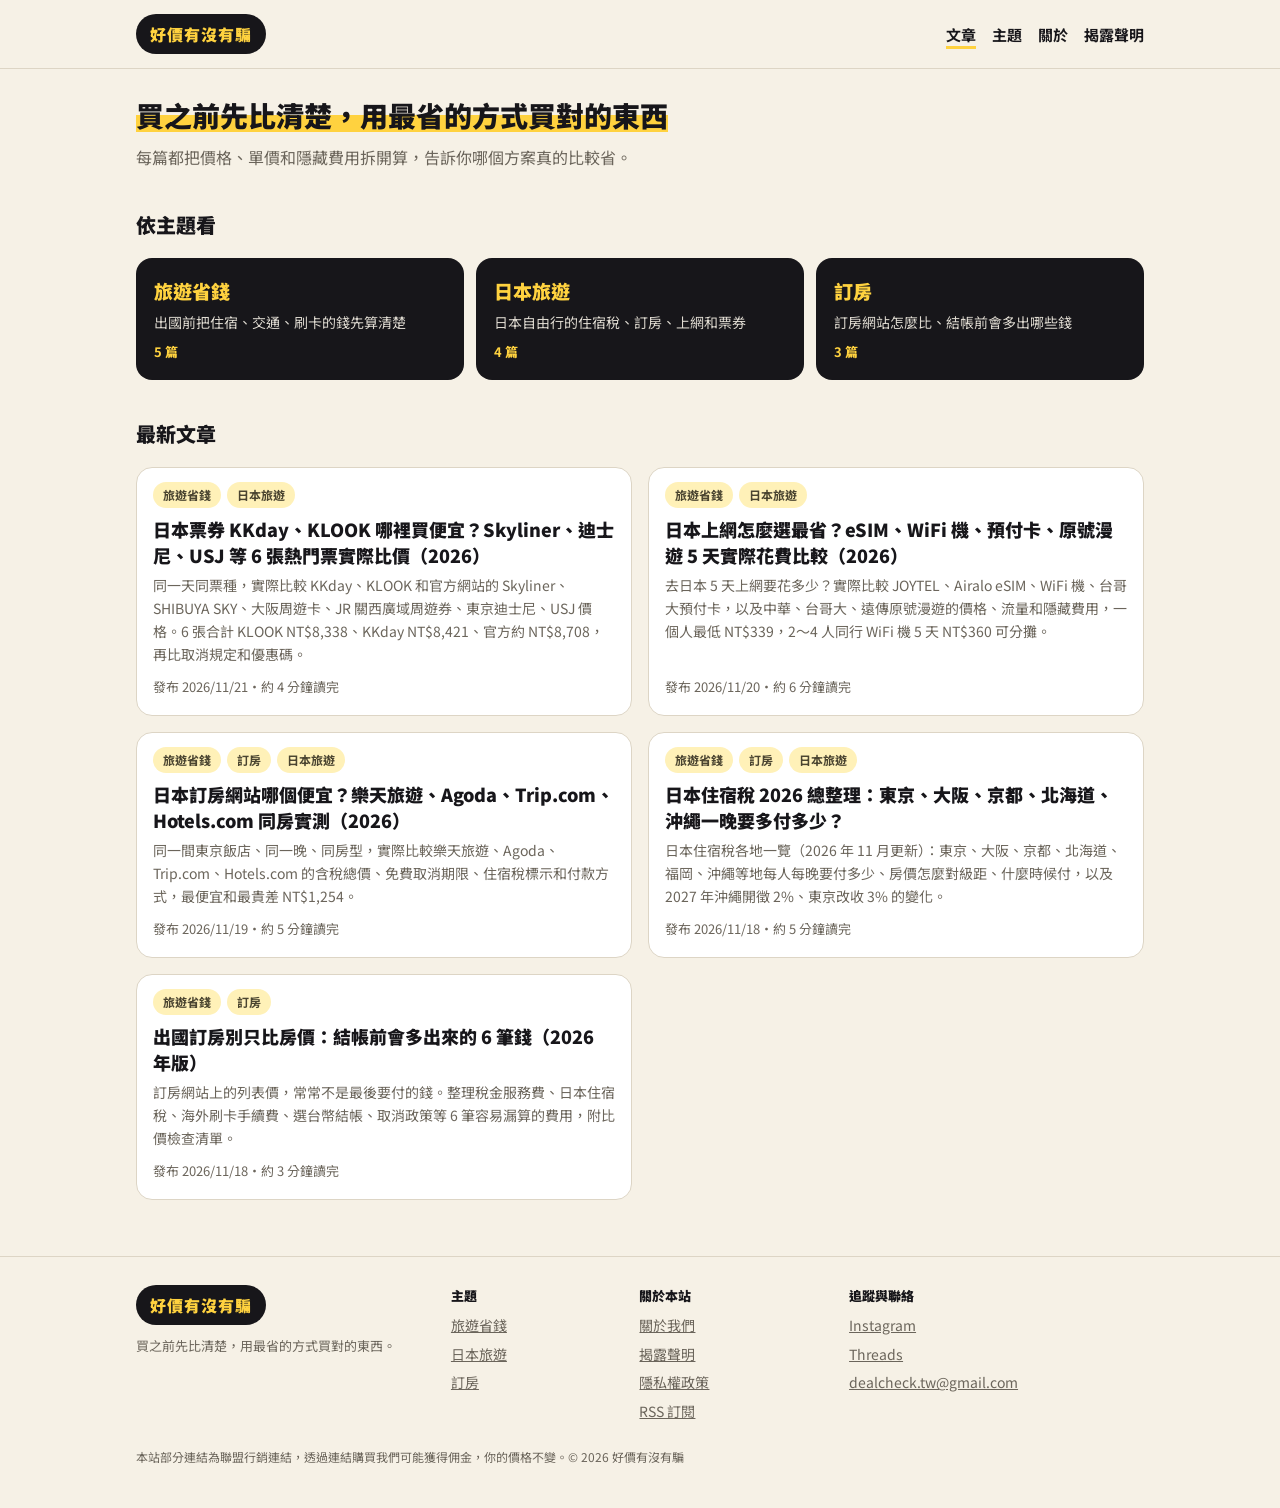
==== commit 4e4719d5: "文章 5：日本票券 KKday、KLOOK 比價（首頁、sitemap、feed、表格樣式）" ====
--- a/index.html
+++ b/index.html
@@ -43,9 +43,9 @@
   <p>每篇都把價格、單價和隱藏費用拆開算，告訴你哪個方案真的比較省。</p>
 </section>
 <h2 class="sec-h">依主題看</h2>
-<div class="topics-grid"><a class="topic-card" href="/topics/travel-savings.html"><b>旅遊省錢</b><span>出國前把住宿、交通、刷卡的錢先算清楚</span><em>4 篇</em></a><a class="topic-card" href="/topics/japan-travel.html"><b>日本旅遊</b><span>日本自由行的住宿稅、訂房、上網和票券</span><em>3 篇</em></a><a class="topic-card" href="/topics/hotel-booking.html"><b>訂房</b><span>訂房網站怎麼比、結帳前會多出哪些錢</span><em>3 篇</em></a></div>
+<div class="topics-grid"><a class="topic-card" href="/topics/travel-savings.html"><b>旅遊省錢</b><span>出國前把住宿、交通、刷卡的錢先算清楚</span><em>5 篇</em></a><a class="topic-card" href="/topics/japan-travel.html"><b>日本旅遊</b><span>日本自由行的住宿稅、訂房、上網和票券</span><em>4 篇</em></a><a class="topic-card" href="/topics/hotel-booking.html"><b>訂房</b><span>訂房網站怎麼比、結帳前會多出哪些錢</span><em>3 篇</em></a></div>
 <h2 class="sec-h">最新文章</h2>
-<ul class="cards"><li class="card"><div class="in"><div class="tags"><a class="tag" href="/topics/travel-savings.html">旅遊省錢</a><a class="tag" href="/topics/japan-travel.html">日本旅遊</a></div><a class="t" href="/posts/japan-internet-esim-roaming-comparison.html">日本上網怎麼選最省？eSIM、WiFi 機、預付卡、原號漫遊 5 天實際花費比較（2026）</a><div class="d">去日本 5 天上網要花多少？實際比較 JOYTEL、Airalo eSIM、WiFi 機、台哥大預付卡，以及中華、台哥大、遠傳原號漫遊的價格、流量和隱藏費用，一個人最低 NT$339，2～4 人同行 WiFi 機 5 天 NT$360 可分攤。</div><div class="meta">發布 2026/11/20・約 6 分鐘讀完</div></div></li><li class="card"><div class="in"><div class="tags"><a class="tag" href="/topics/travel-savings.html">旅遊省錢</a><a class="tag" href="/topics/hotel-booking.html">訂房</a><a class="tag" href="/topics/japan-travel.html">日本旅遊</a></div><a class="t" href="/posts/japan-hotel-booking-sites-comparison.html">日本訂房網站哪個便宜？樂天旅遊、Agoda、Trip.com、Hotels.com 同房實測（2026）</a><div class="d">同一間東京飯店、同一晚、同房型，實際比較樂天旅遊、Agoda、Trip.com、Hotels.com 的含稅總價、免費取消期限、住宿稅標示和付款方式，最便宜和最貴差 NT$1,254。</div><div class="meta">發布 2026/11/19・約 5 分鐘讀完</div></div></li><li class="card"><div class="in"><div class="tags"><a class="tag" href="/topics/travel-savings.html">旅遊省錢</a><a class="tag" href="/topics/hotel-booking.html">訂房</a><a class="tag" href="/topics/japan-travel.html">日本旅遊</a></div><a class="t" href="/posts/japan-accommodation-tax-2026.html">日本住宿稅 2026 總整理：東京、大阪、京都、北海道、沖繩一晚要多付多少？</a><div class="d">日本住宿稅各地一覽（2026 年 11 月更新）：東京、大阪、京都、北海道、福岡、沖繩等地每人每晚要付多少、房價怎麼對級距、什麼時候付，以及 2027 年沖繩開徵 2%、東京改收 3% 的變化。</div><div class="meta">發布 2026/11/18・約 5 分鐘讀完</div></div></li><li class="card"><div class="in"><div class="tags"><a class="tag" href="/topics/travel-savings.html">旅遊省錢</a><a class="tag" href="/topics/hotel-booking.html">訂房</a></div><a class="t" href="/posts/hotel-booking-hidden-costs.html">出國訂房別只比房價：結帳前會多出來的 6 筆錢（2026 年版）</a><div class="d">訂房網站上的列表價，常常不是最後要付的錢。整理稅金服務費、日本住宿稅、海外刷卡手續費、選台幣結帳、取消政策等 6 筆容易漏算的費用，附比價檢查清單。</div><div class="meta">發布 2026/11/18・約 3 分鐘讀完</div></div></li></ul>
+<ul class="cards"><li class="card"><div class="in"><div class="tags"><a class="tag" href="/topics/travel-savings.html">旅遊省錢</a><a class="tag" href="/topics/japan-travel.html">日本旅遊</a></div><a class="t" href="/posts/japan-tickets-kkday-klook-comparison.html">日本票券 KKday、KLOOK 哪裡買便宜？Skyliner、迪士尼、USJ 等 6 張熱門票實際比價（2026）</a><div class="d">同一天同票種，實際比較 KKday、KLOOK 和官方網站的 Skyliner、SHIBUYA SKY、大阪周遊卡、JR 關西廣域周遊券、東京迪士尼、USJ 價格。6 張合計 KLOOK NT$8,338、KKday NT$8,421、官方約 NT$8,708，再比取消規定和優惠碼。</div><div class="meta">發布 2026/11/21・約 4 分鐘讀完</div></div></li><li class="card"><div class="in"><div class="tags"><a class="tag" href="/topics/travel-savings.html">旅遊省錢</a><a class="tag" href="/topics/japan-travel.html">日本旅遊</a></div><a class="t" href="/posts/japan-internet-esim-roaming-comparison.html">日本上網怎麼選最省？eSIM、WiFi 機、預付卡、原號漫遊 5 天實際花費比較（2026）</a><div class="d">去日本 5 天上網要花多少？實際比較 JOYTEL、Airalo eSIM、WiFi 機、台哥大預付卡，以及中華、台哥大、遠傳原號漫遊的價格、流量和隱藏費用，一個人最低 NT$339，2～4 人同行 WiFi 機 5 天 NT$360 可分攤。</div><div class="meta">發布 2026/11/20・約 6 分鐘讀完</div></div></li><li class="card"><div class="in"><div class="tags"><a class="tag" href="/topics/travel-savings.html">旅遊省錢</a><a class="tag" href="/topics/hotel-booking.html">訂房</a><a class="tag" href="/topics/japan-travel.html">日本旅遊</a></div><a class="t" href="/posts/japan-hotel-booking-sites-comparison.html">日本訂房網站哪個便宜？樂天旅遊、Agoda、Trip.com、Hotels.com 同房實測（2026）</a><div class="d">同一間東京飯店、同一晚、同房型，實際比較樂天旅遊、Agoda、Trip.com、Hotels.com 的含稅總價、免費取消期限、住宿稅標示和付款方式，最便宜和最貴差 NT$1,254。</div><div class="meta">發布 2026/11/19・約 5 分鐘讀完</div></div></li><li class="card"><div class="in"><div class="tags"><a class="tag" href="/topics/travel-savings.html">旅遊省錢</a><a class="tag" href="/topics/hotel-booking.html">訂房</a><a class="tag" href="/topics/japan-travel.html">日本旅遊</a></div><a class="t" href="/posts/japan-accommodation-tax-2026.html">日本住宿稅 2026 總整理：東京、大阪、京都、北海道、沖繩一晚要多付多少？</a><div class="d">日本住宿稅各地一覽（2026 年 11 月更新）：東京、大阪、京都、北海道、福岡、沖繩等地每人每晚要付多少、房價怎麼對級距、什麼時候付，以及 2027 年沖繩開徵 2%、東京改收 3% 的變化。</div><div class="meta">發布 2026/11/18・約 5 分鐘讀完</div></div></li><li class="card"><div class="in"><div class="tags"><a class="tag" href="/topics/travel-savings.html">旅遊省錢</a><a class="tag" href="/topics/hotel-booking.html">訂房</a></div><a class="t" href="/posts/hotel-booking-hidden-costs.html">出國訂房別只比房價：結帳前會多出來的 6 筆錢（2026 年版）</a><div class="d">訂房網站上的列表價，常常不是最後要付的錢。整理稅金服務費、日本住宿稅、海外刷卡手續費、選台幣結帳、取消政策等 6 筆容易漏算的費用，附比價檢查清單。</div><div class="meta">發布 2026/11/18・約 3 分鐘讀完</div></div></li></ul>
 </div></main>
 <footer class="site"><div class="wrap wide">
   <div class="foot-grid">
--- a/style.css
+++ b/style.css
@@ -84,6 +84,9 @@
 .related h2{font-size:20px;font-weight:900}
 .related .cards{grid-template-columns:1fr 1fr}
 .related .card .d{display:none}
+.adbox{margin-top:32px;text-align:center}
+.adlabel{font-size:12px;color:var(--muted);margin-bottom:6px}
+.adbox iframe{border:0;max-width:100%;background:var(--card);border-radius:8px}
 
 /* 頁尾 */
 footer.site{border-top:1px solid var(--line);color:var(--muted);font-size:14px;padding:28px 0 40px}
@@ -109,6 +112,8 @@
   .body .tbl.wide table{min-width:620px}
   .tbl-hint{display:block}
   .body th:first-child,.body td:first-child{min-width:6.5em}
+  .body .tbl.compact th,.body .tbl.compact td{padding:9px 7px;font-size:14px}
+  .body .tbl.compact th:first-child,.body .tbl.compact td:first-child{min-width:0}
   .pn{grid-template-columns:1fr}
   .pn .next{text-align:left}
   .totop{right:12px;bottom:12px;width:40px;height:40px;font-size:18px}
